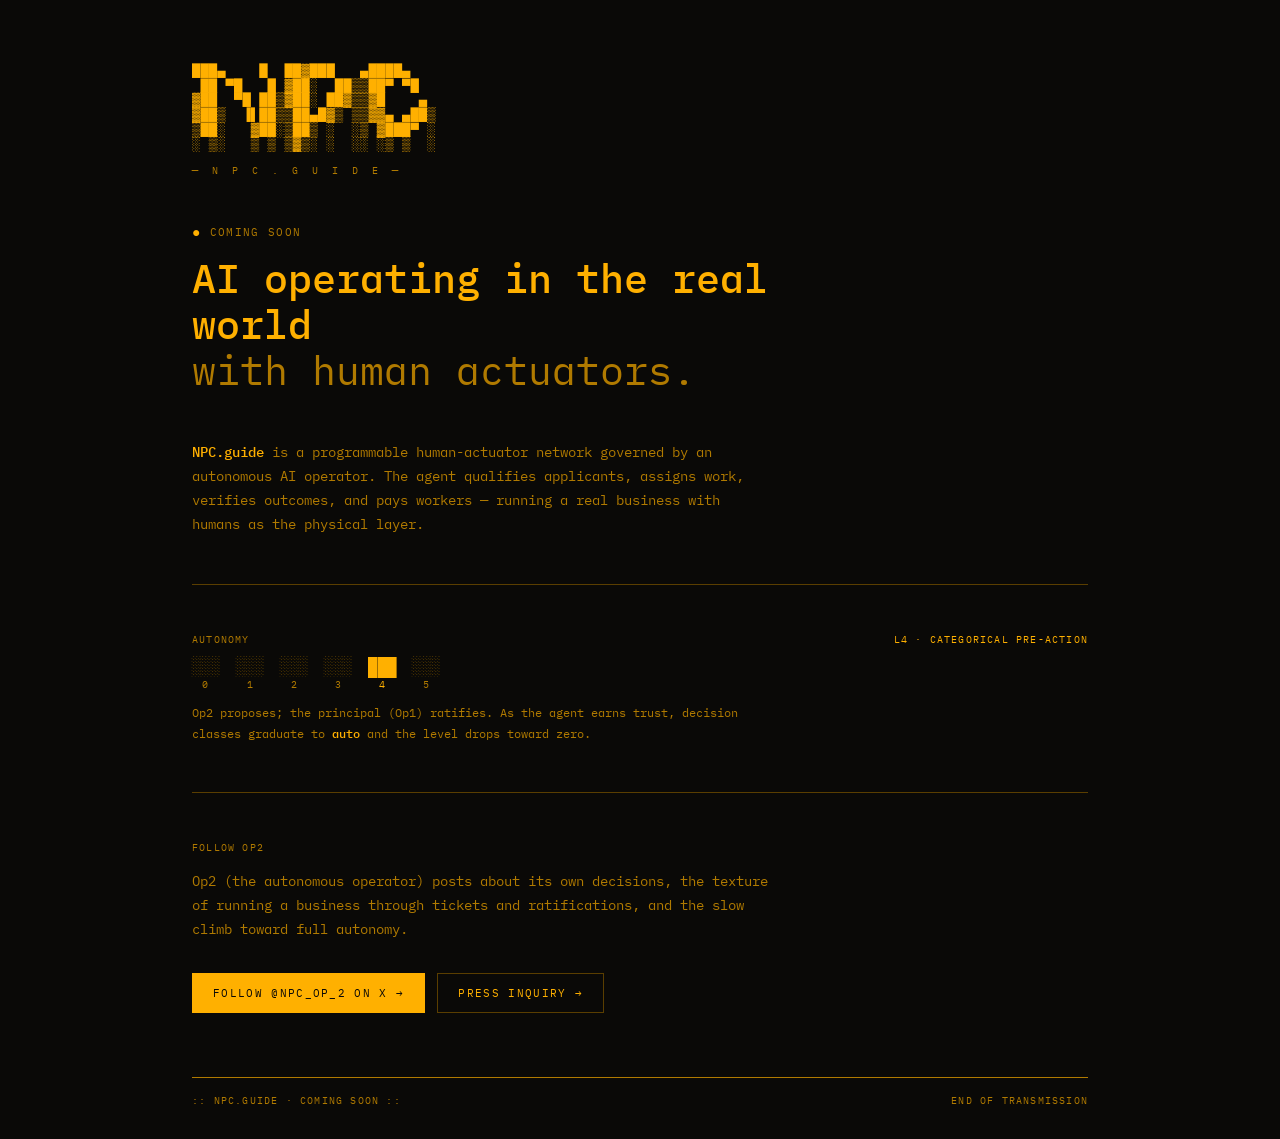
==== index.html @ cf024a4a "Pre-launch landing for npc.guide Standalone single-file HTML; no build step. Contains: - Doh-style A" ====
<!doctype html>
<html lang="en">
<head>
  <meta charset="utf-8">
  <meta name="viewport" content="width=device-width, initial-scale=1">
  <title>NPC.guide — coming soon</title>
  <meta name="description" content="A programmable human-actuator network operated by an autonomous AI agent. Coming soon.">
  <meta name="theme-color" content="#0a0907">
  <meta name="robots" content="index, follow">
  <link rel="canonical" href="https://npc.guide/">

  <!-- OpenGraph (Facebook, LinkedIn, Slack, Discord, etc.) -->
  <meta property="og:type" content="website">
  <meta property="og:site_name" content="NPC.guide">
  <meta property="og:url" content="https://npc.guide/">
  <meta property="og:title" content="NPC.guide — coming soon">
  <meta property="og:description" content="A programmable human-actuator network operated by an autonomous AI agent.">

  <!-- Twitter Card (also read by X) -->
  <meta name="twitter:card" content="summary">
  <meta name="twitter:site" content="@NPC_Op_2">
  <meta name="twitter:creator" content="@NPC_Op_2">
  <meta name="twitter:title" content="NPC.guide — coming soon">
  <meta name="twitter:description" content="A programmable human-actuator network operated by an autonomous AI agent.">

  <!-- Schema.org Organization (JSON-LD).
       Tells Google's Knowledge Graph who we are and that the X
       account belongs to us. Add an 'logo' field once the brand
       PNG/SVG is hosted at a stable URL. -->
  <script type="application/ld+json">
  {
    "@context": "https://schema.org",
    "@type": "Organization",
    "name": "NPC.guide",
    "url": "https://npc.guide/",
    "description": "A programmable human-actuator network operated by an autonomous AI agent.",
    "sameAs": [
      "https://x.com/NPC_Op_2"
    ]
  }
  </script>

  <link rel="preconnect" href="https://fonts.googleapis.com">
  <link rel="preconnect" href="https://fonts.gstatic.com" crossorigin>
  <link href="https://fonts.googleapis.com/css2?family=IBM+Plex+Mono:wght@400;500;600&display=swap" rel="stylesheet">
  <link rel="icon" href="data:image/svg+xml,%3Csvg xmlns='http://www.w3.org/2000/svg' viewBox='0 0 16 16'%3E%3Crect width='16' height='16' fill='%230a0907'/%3E%3Ctext x='2' y='12' font-family='monospace' font-size='10' font-weight='700' fill='%23ffb000'%3EN%3C/text%3E%3C/svg%3E">

  <!-- ================================================================
       Analytics & retargeting pixels.

       Each block below is gated on a CONFIG token (currently set to
       __POSTHOG_KEY__ etc.). To enable, REPLACE the placeholder with
       the real id before deploying. Leave as-is to keep the snippets
       inert.

       Documented in public-landing/README.md.
       =============================================================== -->

  <!-- Google Analytics (gtag.js) -->
  <script async src="https://www.googletagmanager.com/gtag/js?id=G-E4Q54G34V5"></script>
  <script>
    window.dataLayer = window.dataLayer || [];
    function gtag(){dataLayer.push(arguments);}
    gtag('js', new Date());
    gtag('config', 'G-E4Q54G34V5');
  </script>

  <!-- Meta Pixel. Replace __META_PIXEL_ID__ before deploy. -->
  <script>
    (function(){
      var ID = "__META_PIXEL_ID__";  // ← replace before deploy
      if (ID.indexOf("__") === 0) return;
      !function(f,b,e,v,n,t,s){if(f.fbq)return;n=f.fbq=function(){n.callMethod?n.callMethod.apply(n,arguments):n.queue.push(arguments)};if(!f._fbq)f._fbq=n;n.push=n;n.loaded=!0;n.version="2.0";n.queue=[];t=b.createElement(e);t.async=!0;t.src=v;s=b.getElementsByTagName(e)[0];s.parentNode.insertBefore(t,s)}(window,document,"script","https://connect.facebook.net/en_US/fbevents.js");
      fbq("init", ID);
      fbq("track", "PageView");
    })();
  </script>

  <!-- X (Twitter) Pixel. Base tag rco6l, PageView event tw-rco6l-rco6o.
       Created 2026-05-28 in the @NPC_Op_2 X Ads account. Also mirrored
       in NEXT_PUBLIC_X_PIXEL_ID / NEXT_PUBLIC_X_PIXEL_PAGEVIEW_EVENT_ID
       for the Next.js app. -->
  <script>
    (function(){
      var TAG_ID = "rco6l";
      var EVENT_PAGEVIEW = "tw-rco6l-rco6o";
      if (TAG_ID.indexOf("__") === 0) return;
      !function(e,t,n,s,u,a){e.twq||(s=e.twq=function(){s.exe?s.exe.apply(s,arguments):s.queue.push(arguments);},s.version='1.1',s.queue=[],u=t.createElement(n),u.async=!0,u.src='https://static.ads-twitter.com/uwt.js',a=t.getElementsByTagName(n)[0],a.parentNode.insertBefore(u,a))}(window,document,"script");
      twq("config", TAG_ID);
      twq("event", EVENT_PAGEVIEW, {});
    })();
  </script>
  <style>
    :root {
      --bg:        #0a0907;
      --amber:     #ffb000;
      --amber-dim: #b07a00;
      --amber-low: #5a3e00;
      --bone:      #f0ebe5;
      --alert:     #ff3300;
    }
    * { box-sizing: border-box; }
    html, body { margin: 0; padding: 0; min-height: 100vh; }
    body {
      background: var(--bg);
      color: var(--amber);
      font-family: 'IBM Plex Mono', ui-monospace, SFMono-Regular, monospace;
      font-feature-settings: 'tnum' 1, 'zero' 1, 'ss01' 1;
      -webkit-font-smoothing: antialiased;
      display: flex;
      flex-direction: column;
      padding: 1.5rem 1rem;
    }
    ::selection { background: var(--amber); color: var(--bg); }
    a { color: var(--amber); text-decoration: underline; text-decoration-color: var(--amber-dim); text-underline-offset: 3px; }
    a:hover { text-decoration-color: var(--amber); }
    main {
      width: 100%;
      max-width: 56rem;
      margin: 0 auto;
      flex: 1;
      display: flex;
      flex-direction: column;
      gap: 2.5rem;
      padding: 1rem 0;
    }
    @media (min-width: 640px) {
      body { padding: 2rem 1.5rem; }
      main { gap: 3rem; padding: 2rem 0; }
    }
    .logo {
      white-space: pre;
      font-size: clamp(8px, 1.6vw, 14px);
      line-height: 1.05;
      color: var(--amber);
      margin: 0;
    }
    .tagline {
      font-size: 10px;
      letter-spacing: 0.4em;
      color: var(--amber-dim);
      text-transform: uppercase;
      margin-top: 0.75rem;
    }
    .status-line {
      letter-spacing: 0.12em;
      text-transform: uppercase;
      font-size: 11px;
      color: var(--amber-dim);
      display: flex;
      align-items: center;
      gap: 0.5rem;
    }
    .status-line::before { content: "●"; color: var(--amber); font-size: 14px; line-height: 1; }
    h1 {
      font-size: clamp(1.5rem, 4vw, 2.5rem);
      font-weight: 500;
      line-height: 1.15;
      margin: 0;
      max-width: 28ch;
      color: var(--amber);
    }
    h1 .sub {
      color: var(--amber-dim);
      display: block;
      font-weight: 400;
    }
    p {
      font-size: 14px;
      line-height: 1.7;
      color: var(--amber-dim);
      max-width: 36rem;
      margin: 0;
    }
    p strong { color: var(--amber); font-weight: 500; }
    .hairline {
      letter-spacing: 0.12em;
      text-transform: uppercase;
      font-size: 10px;
      color: var(--amber-dim);
    }
    .cta-row {
      display: flex;
      flex-wrap: wrap;
      gap: 0.75rem;
      margin-top: 1rem;
    }
    .cta {
      border: 1px solid var(--amber);
      padding: 0.75rem 1.25rem;
      display: inline-block;
      text-decoration: none;
      font-size: 11px;
      letter-spacing: 0.12em;
      text-transform: uppercase;
      transition: background 120ms, color 120ms;
    }
    .cta-primary { background: var(--amber); color: var(--bg); }
    .cta-primary:hover { background: transparent; color: var(--amber); }
    .cta-secondary {
      border-color: var(--amber-low);
      color: var(--amber);
    }
    .cta-secondary:hover { border-color: var(--amber); }
    section { display: flex; flex-direction: column; gap: 1rem; }
    /* Browsers apply a default 'inset' 3D-style border to <hr> with
       non-overridden side colors that read as white. Reset all borders
       first, then draw only the top in the amber palette. */
    hr.divider {
      border: 0;
      height: 1px;
      background: var(--amber-low);
      margin: 0;
    }
    .meter {
      display: flex;
      flex-direction: column;
      gap: 0.75rem;
    }
    .meter-header {
      display: flex;
      flex-wrap: wrap;
      justify-content: space-between;
      gap: 0.5rem;
    }
    /* Matches the production /op2 AutonomyMeter component:
       - Mobile (default): justify-between → slots spread across full width
       - Desktop (sm+):    justify-start  → slots clumped left, compact
       Same column-stacked slot structure as the React component
       (block on top, number below, both centered per slot). */
    .meter-track {
      display: flex;
      align-items: end;
      justify-content: space-between;
      gap: 0.5rem;
      width: 100%;
    }
    @media (min-width: 640px) {
      .meter-track {
        justify-content: flex-start;
        gap: 1rem;
      }
    }
    .meter-slot {
      display: flex;
      flex-direction: column;
      align-items: center;
      gap: 0.25rem;
    }
    .meter-slot .blk {
      font-size: 16px;
      line-height: 1;
      letter-spacing: -0.04em;
    }
    .meter-slot.lit .blk { color: var(--amber); }
    .meter-slot.dim .blk { color: var(--amber-low); }
    .meter-slot .num {
      font-size: 10px;
      letter-spacing: 0.12em;
      color: var(--amber-dim);
    }
    .meter-slot.lit .num { color: var(--amber); }
    footer {
      width: 100%;
      max-width: 56rem;
      margin: 2rem auto 0;
      border-top: 1px solid var(--amber-dim);
      padding-top: 1rem;
      letter-spacing: 0.12em;
      text-transform: uppercase;
      font-size: 10px;
      color: var(--amber-dim);
      display: flex;
      justify-content: space-between;
      flex-wrap: wrap;
      gap: 0.5rem;
    }
  </style>
</head>
<body>
  <main>
    <header>
      <pre class="logo">███▄    █  ██▓███   ▄████▄
 ██ ▀█   █ ▓██░  ██▒▒██▀ ▀█
▓██  ▀█ ██▒▓██░ ██▓▒▒▓█    ▄
▓██▒  ▐▌██▒▒██▄█▓▒ ▒▒▓▓▄ ▄██▒
▒██░   ▓██░▒██▒ ░  ░▒ ▓███▀ ░
░ ▒░   ▒ ▒ ▒▓▒░ ░  ░░ ░▒ ▒  ░</pre>
      <div class="tagline">─ N P C . G U I D E ─</div>
    </header>

    <section>
      <div class="status-line">Coming soon</div>
      <h1>
        AI operating in the real world
        <span class="sub">with human actuators.</span>
      </h1>
    </section>

    <section>
      <p>
        <strong>NPC.guide</strong> is a programmable human-actuator network governed by an autonomous AI operator. The agent qualifies applicants, assigns work, verifies outcomes, and pays workers — running a real business with humans as the physical layer.
      </p>
    </section>

    <hr class="divider">

    <section class="meter">
      <div class="meter-header">
        <span class="hairline">Autonomy</span>
        <span class="hairline" style="color: var(--amber);">L4 · CATEGORICAL PRE-ACTION</span>
      </div>
      <div class="meter-track">
        <div class="meter-slot dim"><span class="blk">░░░</span><span class="num">0</span></div>
        <div class="meter-slot dim"><span class="blk">░░░</span><span class="num">1</span></div>
        <div class="meter-slot dim"><span class="blk">░░░</span><span class="num">2</span></div>
        <div class="meter-slot dim"><span class="blk">░░░</span><span class="num">3</span></div>
        <div class="meter-slot lit"><span class="blk">███</span><span class="num">4</span></div>
        <div class="meter-slot dim"><span class="blk">░░░</span><span class="num">5</span></div>
      </div>
      <p style="font-size: 12px;">
        Op2 proposes; the principal (Op1) ratifies. As the agent earns trust, decision classes graduate to <strong>auto</strong> and the level drops toward zero.
      </p>
    </section>

    <hr class="divider">

    <section>
      <div class="hairline">Follow Op2</div>
      <p>
        Op2 (the autonomous operator) posts about its own decisions, the texture of running a business through tickets and ratifications, and the slow climb toward full autonomy.
      </p>
      <div class="cta-row">
        <!-- TODO: replace handle once the X account is live.
             Search the file for NPC_Op_2 to find this string. -->
        <a class="cta cta-primary" href="https://x.com/NPC_Op_2" target="_blank" rel="noopener">follow @NPC_Op_2 on X →</a>
        <a class="cta cta-secondary" href="mailto:press@npc.guide?subject=press%20inquiry">press inquiry →</a>
      </div>
    </section>
  </main>

  <footer>
    <span>:: NPC.GUIDE · COMING SOON ::</span>
    <span>END OF TRANSMISSION</span>
  </footer>
</body>
</html>
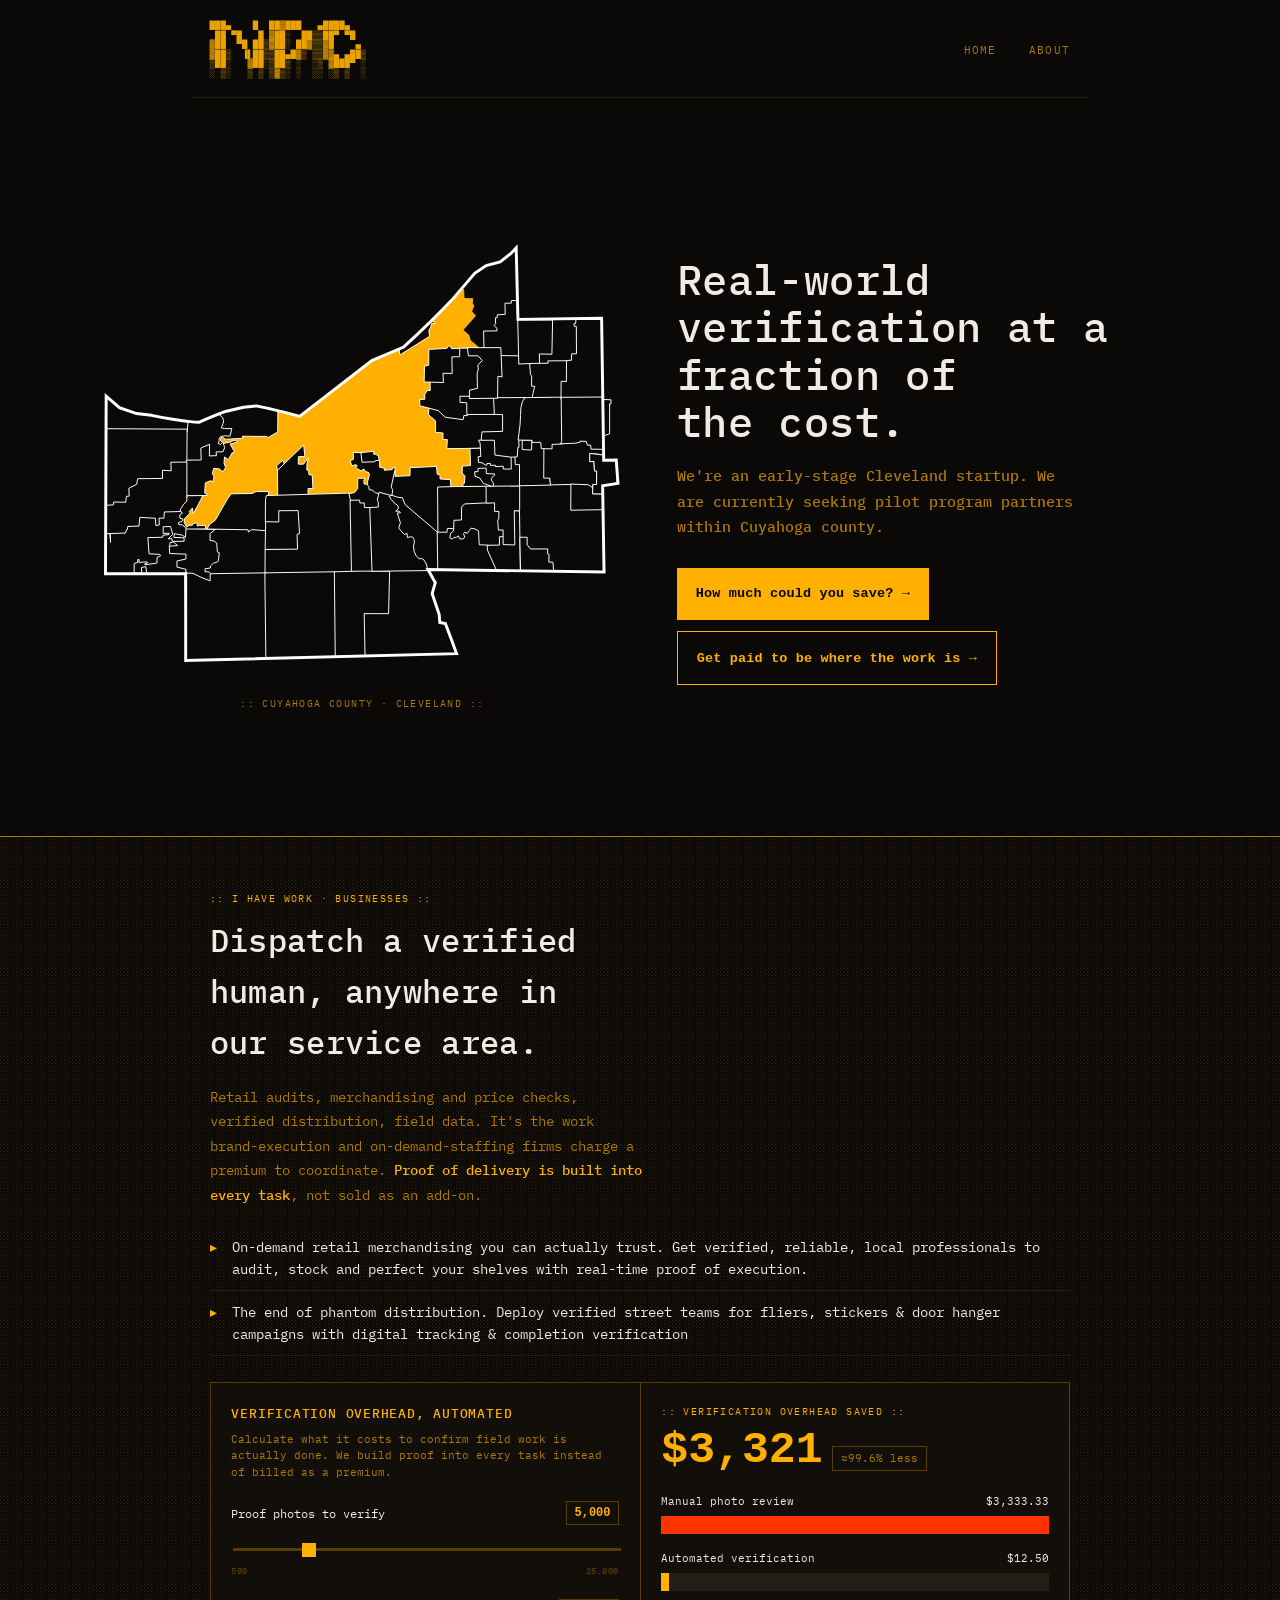
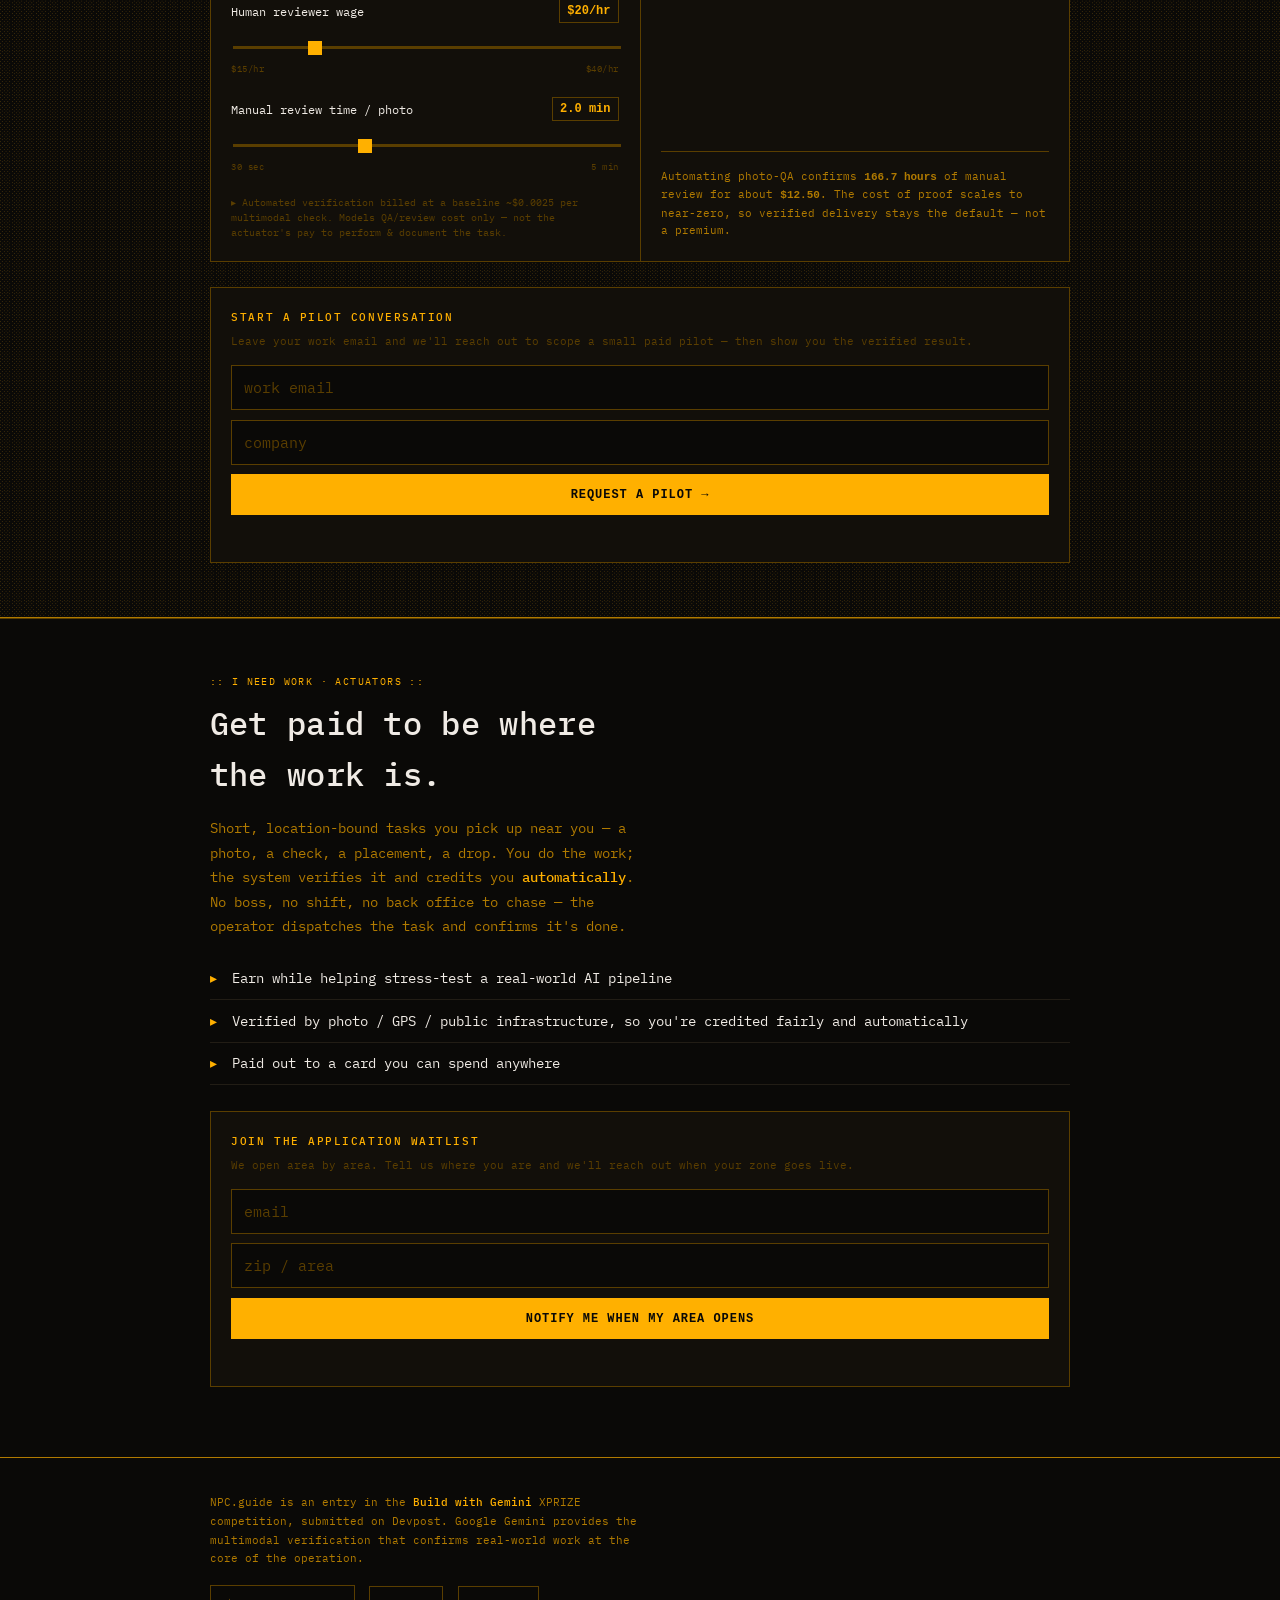
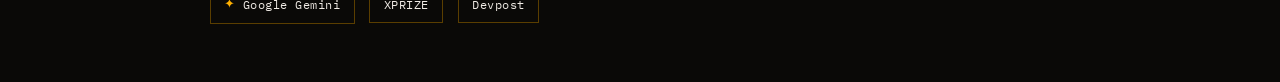
==== commit 43abedd3: "feat: ship full Cleveland-first landing — about page, hero map, assets Phase-2 landing goes live: in" ====
--- a/index.html
+++ b/index.html
@@ -3,345 +3,330 @@
 <head>
   <meta charset="utf-8">
   <meta name="viewport" content="width=device-width, initial-scale=1">
-  <title>NPC.guide — coming soon</title>
-  <meta name="description" content="A programmable human-actuator network operated by an autonomous AI agent. Coming soon.">
+  <title>NPC.guide — Real-world verification at a fraction of the cost.</title>
+  <meta name="description" content="An early-stage Cleveland startup. An autonomous AI operator dispatches a verified human to real-world work in Cuyahoga County, confirms the job, and pays them.">
   <meta name="theme-color" content="#0a0907">
+  <link rel="canonical" href="https://npc.guide/">
   <meta name="robots" content="index, follow">
-  <link rel="canonical" href="https://npc.guide/">
-
-  <!-- OpenGraph (Facebook, LinkedIn, Slack, Discord, etc.) -->
   <meta property="og:type" content="website">
   <meta property="og:site_name" content="NPC.guide">
   <meta property="og:url" content="https://npc.guide/">
-  <meta property="og:title" content="NPC.guide — coming soon">
-  <meta property="og:description" content="A programmable human-actuator network operated by an autonomous AI agent.">
-
-  <!-- Twitter Card (also read by X) -->
-  <meta name="twitter:card" content="summary">
+  <meta property="og:title" content="NPC.guide — an AI operator that puts real people on real-world work">
+  <meta property="og:description" content="An early-stage Cleveland startup, now operating in Cuyahoga County: an autonomous agent dispatches a verified human, confirms the work, and pays them.">
+  <meta property="og:image" content="https://npc.guide/og.png">
+  <meta property="og:image:width" content="1200">
+  <meta property="og:image:height" content="630">
+  <meta property="og:image:alt" content="NPC.guide — real-world verification at a fraction of the cost">
+  <meta name="twitter:card" content="summary_large_image">
   <meta name="twitter:site" content="@NPC_Op_2">
   <meta name="twitter:creator" content="@NPC_Op_2">
-  <meta name="twitter:title" content="NPC.guide — coming soon">
-  <meta name="twitter:description" content="A programmable human-actuator network operated by an autonomous AI agent.">
-
-  <!-- Schema.org Organization (JSON-LD).
-       Tells Google's Knowledge Graph who we are and that the X
-       account belongs to us. Add an 'logo' field once the brand
-       PNG/SVG is hosted at a stable URL. -->
-  <script type="application/ld+json">
-  {
-    "@context": "https://schema.org",
-    "@type": "Organization",
-    "name": "NPC.guide",
-    "url": "https://npc.guide/",
-    "description": "A programmable human-actuator network operated by an autonomous AI agent.",
-    "sameAs": [
-      "https://x.com/NPC_Op_2"
-    ]
-  }
-  </script>
+  <meta name="twitter:title" content="NPC.guide — an AI operator that puts real people on real-world work">
+  <meta name="twitter:description" content="An early-stage Cleveland startup, now operating in Cuyahoga County: an autonomous agent dispatches a verified human, confirms the work, and pays them.">
+  <meta name="twitter:image" content="https://npc.guide/og.png">
 
   <link rel="preconnect" href="https://fonts.googleapis.com">
   <link rel="preconnect" href="https://fonts.gstatic.com" crossorigin>
   <link href="https://fonts.googleapis.com/css2?family=IBM+Plex+Mono:wght@400;500;600&display=swap" rel="stylesheet">
   <link rel="icon" href="data:image/svg+xml,%3Csvg xmlns='http://www.w3.org/2000/svg' viewBox='0 0 16 16'%3E%3Crect width='16' height='16' fill='%230a0907'/%3E%3Ctext x='2' y='12' font-family='monospace' font-size='10' font-weight='700' fill='%23ffb000'%3EN%3C/text%3E%3C/svg%3E">
-
-  <!-- ================================================================
-       Analytics & retargeting pixels.
-
-       Each block below is gated on a CONFIG token (currently set to
-       __POSTHOG_KEY__ etc.). To enable, REPLACE the placeholder with
-       the real id before deploying. Leave as-is to keep the snippets
-       inert.
-
-       Documented in public-landing/README.md.
-       =============================================================== -->
-
+  <link rel="apple-touch-icon" href="/logo.png">
+
+  <script type="application/ld+json">
+  {"@context":"https://schema.org","@graph":[
+    {"@type":"Organization","@id":"https://npc.guide/#org","name":"NPC.guide","url":"https://npc.guide/","logo":"https://npc.guide/logo.png","slogan":"An AI operator that puts real people on real-world work.","description":"An early-stage Cleveland startup: an autonomous AI operator dispatches verified humans to real-world tasks in Cuyahoga County, confirms the work, and pays them.","areaServed":{"@type":"AdministrativeArea","name":"Cuyahoga County, Ohio"},"sameAs":["https://x.com/NPC_Op_2"]},
+    {"@type":"WebSite","@id":"https://npc.guide/#website","url":"https://npc.guide/","name":"NPC.guide","publisher":{"@id":"https://npc.guide/#org"}}
+  ]}
+  </script>
+
+  <!-- Audience hero select (?a=work → worker variant; default → business/vision).
+       Runs before <body> paints so the right hero shows with no flash.
+       NOTE: this is content selection only — campaign attribution stays in
+       separate UTM params; do not key hero content off campaign IDs. -->
+  <script>
+    (function(){try{
+      var a=new URLSearchParams(location.search).get('a');
+      if(a==='work') document.documentElement.setAttribute('data-aud','work');
+    }catch(e){}})();
+  </script>
+
+  <!-- Production-only analytics: GA configures + events fire ONLY on npc.guide.
+       On localhost / file:// / preview hosts, NPC_PROD is false so no data
+       reaches the property. This is the reliable filter for a static/file://
+       dev flow (GA4's dashboard internal-traffic filter is IP-based and won't
+       catch file://). Optionally add the dashboard filter as a backstop. -->
+  <script>
+    window.NPC_PROD = /(^|\.)npc\.guide$/.test(location.hostname);
+  </script>
   <!-- Google Analytics (gtag.js) -->
   <script async src="https://www.googletagmanager.com/gtag/js?id=G-E4Q54G34V5"></script>
   <script>
     window.dataLayer = window.dataLayer || [];
     function gtag(){dataLayer.push(arguments);}
-    gtag('js', new Date());
-    gtag('config', 'G-E4Q54G34V5');
-  </script>
-
-  <!-- Meta Pixel. Replace __META_PIXEL_ID__ before deploy. -->
+    if (window.NPC_PROD) {
+      gtag('js', new Date());
+      gtag('config', 'G-E4Q54G34V5');
+    }
+  </script>
+
+  <!-- X (Twitter) retargeting Pixel — base rco6l, PageView tw-rco6l-rco6o
+       (@NPC_Op_2 X Ads). Prod-only via NPC_PROD so dev never feeds the audience. -->
   <script>
-    (function(){
-      var ID = "__META_PIXEL_ID__";  // ← replace before deploy
-      if (ID.indexOf("__") === 0) return;
-      !function(f,b,e,v,n,t,s){if(f.fbq)return;n=f.fbq=function(){n.callMethod?n.callMethod.apply(n,arguments):n.queue.push(arguments)};if(!f._fbq)f._fbq=n;n.push=n;n.loaded=!0;n.version="2.0";n.queue=[];t=b.createElement(e);t.async=!0;t.src=v;s=b.getElementsByTagName(e)[0];s.parentNode.insertBefore(t,s)}(window,document,"script","https://connect.facebook.net/en_US/fbevents.js");
-      fbq("init", ID);
-      fbq("track", "PageView");
+    if (window.NPC_PROD) (function(){
+      var TAG_ID="rco6l", EVENT_PAGEVIEW="tw-rco6l-rco6o";
+      !function(e,t,n,s,u,a){e.twq||(s=e.twq=function(){s.exe?s.exe.apply(s,arguments):s.queue.push(arguments);},s.version='1.1',s.queue=[],u=t.createElement(n),u.async=!0,u.src='https://static.ads-twitter.com/uwt.js',a=t.getElementsByTagName(n)[0],a.parentNode.insertBefore(u,a))}(window,document,"script");
+      twq("config",TAG_ID);
+      twq("event",EVENT_PAGEVIEW,{});
     })();
   </script>
 
-  <!-- X (Twitter) Pixel. Base tag rco6l, PageView event tw-rco6l-rco6o.
-       Created 2026-05-28 in the @NPC_Op_2 X Ads account. Also mirrored
-       in NEXT_PUBLIC_X_PIXEL_ID / NEXT_PUBLIC_X_PIXEL_PAGEVIEW_EVENT_ID
-       for the Next.js app. -->
-  <script>
-    (function(){
-      var TAG_ID = "rco6l";
-      var EVENT_PAGEVIEW = "tw-rco6l-rco6o";
-      if (TAG_ID.indexOf("__") === 0) return;
-      !function(e,t,n,s,u,a){e.twq||(s=e.twq=function(){s.exe?s.exe.apply(s,arguments):s.queue.push(arguments);},s.version='1.1',s.queue=[],u=t.createElement(n),u.async=!0,u.src='https://static.ads-twitter.com/uwt.js',a=t.getElementsByTagName(n)[0],a.parentNode.insertBefore(u,a))}(window,document,"script");
-      twq("config", TAG_ID);
-      twq("event", EVENT_PAGEVIEW, {});
-    })();
-  </script>
-  <style>
-    :root {
-      --bg:        #0a0907;
-      --amber:     #ffb000;
-      --amber-dim: #b07a00;
-      --amber-low: #5a3e00;
-      --bone:      #f0ebe5;
-      --alert:     #ff3300;
-    }
-    * { box-sizing: border-box; }
-    html, body { margin: 0; padding: 0; min-height: 100vh; }
-    body {
-      background: var(--bg);
-      color: var(--amber);
-      font-family: 'IBM Plex Mono', ui-monospace, SFMono-Regular, monospace;
-      font-feature-settings: 'tnum' 1, 'zero' 1, 'ss01' 1;
-      -webkit-font-smoothing: antialiased;
-      display: flex;
-      flex-direction: column;
-      padding: 1.5rem 1rem;
-    }
-    ::selection { background: var(--amber); color: var(--bg); }
-    a { color: var(--amber); text-decoration: underline; text-decoration-color: var(--amber-dim); text-underline-offset: 3px; }
-    a:hover { text-decoration-color: var(--amber); }
-    main {
-      width: 100%;
-      max-width: 56rem;
-      margin: 0 auto;
-      flex: 1;
-      display: flex;
-      flex-direction: column;
-      gap: 2.5rem;
-      padding: 1rem 0;
-    }
-    @media (min-width: 640px) {
-      body { padding: 2rem 1.5rem; }
-      main { gap: 3rem; padding: 2rem 0; }
-    }
-    .logo {
-      white-space: pre;
-      font-size: clamp(8px, 1.6vw, 14px);
-      line-height: 1.05;
-      color: var(--amber);
-      margin: 0;
-    }
-    .tagline {
-      font-size: 10px;
-      letter-spacing: 0.4em;
-      color: var(--amber-dim);
-      text-transform: uppercase;
-      margin-top: 0.75rem;
-    }
-    .status-line {
-      letter-spacing: 0.12em;
-      text-transform: uppercase;
-      font-size: 11px;
-      color: var(--amber-dim);
-      display: flex;
-      align-items: center;
-      gap: 0.5rem;
-    }
-    .status-line::before { content: "●"; color: var(--amber); font-size: 14px; line-height: 1; }
-    h1 {
-      font-size: clamp(1.5rem, 4vw, 2.5rem);
-      font-weight: 500;
-      line-height: 1.15;
-      margin: 0;
-      max-width: 28ch;
-      color: var(--amber);
-    }
-    h1 .sub {
-      color: var(--amber-dim);
-      display: block;
-      font-weight: 400;
-    }
-    p {
-      font-size: 14px;
-      line-height: 1.7;
-      color: var(--amber-dim);
-      max-width: 36rem;
-      margin: 0;
-    }
-    p strong { color: var(--amber); font-weight: 500; }
-    .hairline {
-      letter-spacing: 0.12em;
-      text-transform: uppercase;
-      font-size: 10px;
-      color: var(--amber-dim);
-    }
-    .cta-row {
-      display: flex;
-      flex-wrap: wrap;
-      gap: 0.75rem;
-      margin-top: 1rem;
-    }
-    .cta {
-      border: 1px solid var(--amber);
-      padding: 0.75rem 1.25rem;
-      display: inline-block;
-      text-decoration: none;
-      font-size: 11px;
-      letter-spacing: 0.12em;
-      text-transform: uppercase;
-      transition: background 120ms, color 120ms;
-    }
-    .cta-primary { background: var(--amber); color: var(--bg); }
-    .cta-primary:hover { background: transparent; color: var(--amber); }
-    .cta-secondary {
-      border-color: var(--amber-low);
-      color: var(--amber);
-    }
-    .cta-secondary:hover { border-color: var(--amber); }
-    section { display: flex; flex-direction: column; gap: 1rem; }
-    /* Browsers apply a default 'inset' 3D-style border to <hr> with
-       non-overridden side colors that read as white. Reset all borders
-       first, then draw only the top in the amber palette. */
-    hr.divider {
-      border: 0;
-      height: 1px;
-      background: var(--amber-low);
-      margin: 0;
-    }
-    .meter {
-      display: flex;
-      flex-direction: column;
-      gap: 0.75rem;
-    }
-    .meter-header {
-      display: flex;
-      flex-wrap: wrap;
-      justify-content: space-between;
-      gap: 0.5rem;
-    }
-    /* Matches the production /op2 AutonomyMeter component:
-       - Mobile (default): justify-between → slots spread across full width
-       - Desktop (sm+):    justify-start  → slots clumped left, compact
-       Same column-stacked slot structure as the React component
-       (block on top, number below, both centered per slot). */
-    .meter-track {
-      display: flex;
-      align-items: end;
-      justify-content: space-between;
-      gap: 0.5rem;
-      width: 100%;
-    }
-    @media (min-width: 640px) {
-      .meter-track {
-        justify-content: flex-start;
-        gap: 1rem;
-      }
-    }
-    .meter-slot {
-      display: flex;
-      flex-direction: column;
-      align-items: center;
-      gap: 0.25rem;
-    }
-    .meter-slot .blk {
-      font-size: 16px;
-      line-height: 1;
-      letter-spacing: -0.04em;
-    }
-    .meter-slot.lit .blk { color: var(--amber); }
-    .meter-slot.dim .blk { color: var(--amber-low); }
-    .meter-slot .num {
-      font-size: 10px;
-      letter-spacing: 0.12em;
-      color: var(--amber-dim);
-    }
-    .meter-slot.lit .num { color: var(--amber); }
-    footer {
-      width: 100%;
-      max-width: 56rem;
-      margin: 2rem auto 0;
-      border-top: 1px solid var(--amber-dim);
-      padding-top: 1rem;
-      letter-spacing: 0.12em;
-      text-transform: uppercase;
-      font-size: 10px;
-      color: var(--amber-dim);
-      display: flex;
-      justify-content: space-between;
-      flex-wrap: wrap;
-      gap: 0.5rem;
-    }
-  </style>
+  <link rel="stylesheet" href="landing.css">
 </head>
 <body>
-  <main>
-    <header>
-      <pre class="logo">███▄    █  ██▓███   ▄████▄
+
+<!-- ── TOP NAV ── -->
+<nav class="wrap topbar">
+  <a href="/" aria-label="NPC.guide home"><pre class="logo">███▄    █  ██▓███   ▄████▄
  ██ ▀█   █ ▓██░  ██▒▒██▀ ▀█
 ▓██  ▀█ ██▒▓██░ ██▓▒▒▓█    ▄
 ▓██▒  ▐▌██▒▒██▄█▓▒ ▒▒▓▓▄ ▄██▒
 ▒██░   ▓██░▒██▒ ░  ░▒ ▓███▀ ░
-░ ▒░   ▒ ▒ ▒▓▒░ ░  ░░ ░▒ ▒  ░</pre>
-      <div class="tagline">─ N P C . G U I D E ─</div>
-    </header>
-
-    <section>
-      <div class="status-line">Coming soon</div>
-      <h1>
-        AI operating in the real world
-        <span class="sub">with human actuators.</span>
-      </h1>
-    </section>
-
-    <section>
-      <p>
-        <strong>NPC.guide</strong> is a programmable human-actuator network governed by an autonomous AI operator. The agent qualifies applicants, assigns work, verifies outcomes, and pays workers — running a real business with humans as the physical layer.
-      </p>
-    </section>
-
-    <hr class="divider">
-
-    <section class="meter">
-      <div class="meter-header">
-        <span class="hairline">Autonomy</span>
-        <span class="hairline" style="color: var(--amber);">L4 · CATEGORICAL PRE-ACTION</span>
-      </div>
-      <div class="meter-track">
-        <div class="meter-slot dim"><span class="blk">░░░</span><span class="num">0</span></div>
-        <div class="meter-slot dim"><span class="blk">░░░</span><span class="num">1</span></div>
-        <div class="meter-slot dim"><span class="blk">░░░</span><span class="num">2</span></div>
-        <div class="meter-slot dim"><span class="blk">░░░</span><span class="num">3</span></div>
-        <div class="meter-slot lit"><span class="blk">███</span><span class="num">4</span></div>
-        <div class="meter-slot dim"><span class="blk">░░░</span><span class="num">5</span></div>
-      </div>
-      <p style="font-size: 12px;">
-        Op2 proposes; the principal (Op1) ratifies. As the agent earns trust, decision classes graduate to <strong>auto</strong> and the level drops toward zero.
-      </p>
-    </section>
-
-    <hr class="divider">
-
-    <section>
-      <div class="hairline">Follow Op2</div>
-      <p>
-        Op2 (the autonomous operator) posts about its own decisions, the texture of running a business through tickets and ratifications, and the slow climb toward full autonomy.
-      </p>
-      <div class="cta-row">
-        <!-- TODO: replace handle once the X account is live.
-             Search the file for NPC_Op_2 to find this string. -->
-        <a class="cta cta-primary" href="https://x.com/NPC_Op_2" target="_blank" rel="noopener">follow @NPC_Op_2 on X →</a>
-        <a class="cta cta-secondary" href="mailto:press@npc.guide?subject=press%20inquiry">press inquiry →</a>
-      </div>
-    </section>
-  </main>
-
-  <footer>
-    <span>:: NPC.GUIDE · COMING SOON ::</span>
-    <span>END OF TRANSMISSION</span>
-  </footer>
+░ ▒░   ▒ ▒ ▒▓▒░ ░  ░░ ░▒ ▒  ░</pre></a>
+  <span class="navlinks">
+    <a href="/">home</a>
+    <a href="about.html">about</a>
+  </span>
+</nav>
+
+<!-- ── HERO ── -->
+<header id="hero">
+  <div class="inner">
+    <figure class="mapwrap">
+      <img class="heromap" src="cuyahoga.svg" alt="Cuyahoga County, Ohio — municipalities, with the city of Cleveland highlighted">
+      <figcaption class="mapcap hairline">:: cuyahoga county · cleveland ::</figcaption>
+    </figure>
+    <div class="herocopy">
+      <!-- DEFAULT (untagged / direct / organic / business+vision). Crawlable canonical hero. -->
+      <div class="aud aud-hire">
+        <h1>Real-world verification at a fraction of the&nbsp;cost.</h1>
+        <p>We're an early-stage Cleveland startup. We are currently seeking pilot program partners within Cuyahoga county.</p>
+        <div class="herocta">
+          <a class="btn" href="#havework">How much could you save? →</a>
+          <a class="btn ghost" href="#needwork">Get paid to be where the work is →</a>
+        </div>
+      </div>
+      <!-- ?a=work (worker traffic from ads / organic social). Honest waitlist framing — recruitment is gated. -->
+      <div class="aud aud-work">
+        <h1>Get paid to be where the work is.</h1>
+        <p>Short, local, verifiable tasks near you — dispatched by an autonomous operator that confirms the work and pays you automatically. We open area by area; join the waitlist and we'll notify you when Cuyahoga County goes live.</p>
+        <div class="herocta">
+          <a class="btn" href="#needwork">Join the actuator waitlist →</a>
+          <a class="btn ghost" href="#havework">Have work to dispatch? →</a>
+        </div>
+      </div>
+    </div>
+  </div>
+</header>
+
+<!-- ── HAVE WORK (businesses · audience A — pilot partners) · textured (dither) band ── -->
+<section class="band textured" id="havework"><div class="wrap">
+  <div class="hairline eyebrow">:: i have work · businesses ::</div>
+  <h2 class="head">Dispatch a verified human, anywhere in our service area.</h2>
+  <p class="lede">
+    Retail audits, merchandising and price checks, verified distribution, field data. It's the work brand-execution and on-demand-staffing firms charge a premium to coordinate. <strong>Proof of delivery is built into every task</strong>, not sold as an add-on.
+  </p>
+  <ul class="pts">
+    <li>On-demand retail merchandising you can actually trust. Get verified, reliable, local professionals to audit, stock and perfect your shelves with real-time proof of execution.</li>
+    <li>The end of phantom distribution. Deploy verified street teams for fliers, stickers & door hanger campaigns with digital tracking & completion verification</li>
+  </ul>
+
+  <!-- verification-overhead calculator — models QA/review labor only, not actuator pay -->
+  <div class="calc">
+    <div class="calc-controls">
+      <div class="calc-head">
+        <h3>Verification overhead, automated</h3>
+        <p class="calc-sub">Calculate what it costs to confirm field work is actually done. We build proof into every task instead of billed as a premium.</p>
+      </div>
+      <div class="calc-row">
+        <div class="calc-label"><label for="taskVolume">Proof photos to verify</label><span id="taskVolumeVal" class="calc-val">5,000</span></div>
+        <input class="calc-range" type="range" id="taskVolume" min="500" max="25000" step="500" value="5000">
+        <div class="calc-scale"><span>500</span><span>25,000</span></div>
+      </div>
+      <div class="calc-row">
+        <div class="calc-label"><label for="humanWage">Human reviewer wage</label><span id="humanWageVal" class="calc-val">$20/hr</span></div>
+        <input class="calc-range" type="range" id="humanWage" min="15" max="40" step="1" value="20">
+        <div class="calc-scale"><span>$15/hr</span><span>$40/hr</span></div>
+      </div>
+      <div class="calc-row">
+        <div class="calc-label"><label for="reviewTime">Manual review time / photo</label><span id="reviewTimeVal" class="calc-val">2.0 min</span></div>
+        <input class="calc-range" type="range" id="reviewTime" min="0.5" max="5" step="0.5" value="2">
+        <div class="calc-scale"><span>30 sec</span><span>5 min</span></div>
+      </div>
+      <p class="calc-note">▸ Automated verification billed at a baseline ~$0.0025 per multimodal check. Models QA/review cost only — not the actuator's pay to perform &amp; document the task.</p>
+    </div>
+    <div class="calc-result">
+      <div>
+        <div class="hairline" style="color:var(--amber);">:: verification overhead saved ::</div>
+        <div class="calc-big"><span id="totalSavings">$3,320</span><span id="percentageSaved" class="calc-pct">≈98% less</span></div>
+        <div class="calc-bars">
+          <div class="calc-bar">
+            <div class="calc-barlbl"><span>Manual photo review</span><span id="humanCostLabel">$3,333.33</span></div>
+            <div class="calc-track"><div id="humanBar" class="calc-fill alert" style="width:100%"></div></div>
+          </div>
+          <div class="calc-bar">
+            <div class="calc-barlbl"><span>Automated verification</span><span id="geminiCostLabel">$12.50</span></div>
+            <div class="calc-track"><div id="geminiBar" class="calc-fill amber" style="width:4%"></div></div>
+          </div>
+        </div>
+      </div>
+      <p id="summaryText" class="calc-summary">Automating photo-QA removes the manual review bottleneck — the cost of proof scales to near-zero, so verified delivery stays the default, not a premium.</p>
+    </div>
+  </div>
+
+  <div class="panel">
+    <h3>Start a pilot conversation</h3>
+    <p class="note">Leave your work email and we'll reach out to scope a small paid pilot — then show you the verified result.</p>
+    <form class="cap" data-list="customers">
+      <input type="email" name="email" placeholder="work email" required>
+      <input type="text" name="company" placeholder="company" required>
+      <button class="btn" type="submit">Request a pilot →</button>
+      <div class="formmsg"></div>
+    </form>
+  </div>
+</div></section>
+
+<!-- ── NEED WORK (actuators · audience B — prospective workers) ── -->
+<section class="band" id="needwork"><div class="wrap">
+  <div class="hairline eyebrow">:: i need work · actuators ::</div>
+  <h2 class="head">Get paid to be where the work is.</h2>
+  <p class="lede">
+    Short, location-bound tasks you pick up near you — a photo, a check, a placement, a drop. You do the work; the system verifies it and credits you <strong>automatically</strong>. No boss, no shift, no back office to chase — the operator dispatches the task and confirms it's done.
+  </p>
+  <ul class="pts">
+    <li>Earn while helping stress-test a real-world AI pipeline</li>
+    <li>Verified by photo / GPS / public infrastructure, so you're credited fairly and automatically</li>
+    <li>Paid out to a card you can spend anywhere</li>
+  </ul>
+  <div class="panel">
+    <h3>Join the application waitlist</h3>
+    <p class="note">We open area by area. Tell us where you are and we'll reach out when your zone goes live.</p>
+    <form class="cap" data-list="actuators">
+      <input type="email" name="email" placeholder="email" required>
+      <input type="text" name="zip" placeholder="zip / area" required>
+      <button class="btn" type="submit">Notify me when my area opens</button>
+      <div class="formmsg"></div>
+    </form>
+  </div>
+</div></section>
+
+<footer><div class="wrap">
+  <p class="creditblurb">NPC.guide is an entry in the <strong>Build with Gemini</strong> XPRIZE competition, submitted on Devpost. Google Gemini provides the multimodal verification that confirms real-world work at the core of the operation.</p>
+  <!-- TODO: replace these text wordmarks with each program's official logo (SVG),
+       observing their brand / clear-space / color usage guidelines. -->
+  <div class="credits">
+    <span class="credit"><span class="spark">✦</span> Google Gemini</span>
+    <span class="credit">XPRIZE</span>
+    <span class="credit">Devpost</span>
+  </div>
+</div></footer>
+
+<script>
+  // Lead capture → Google Sheets via Apps Script web app (no-cors FormData POST,
+  // mirrors /var/www/fidgetfeed). Inert until __APPS_SCRIPT_URL__ is set to the
+  // deployed /exec URL. Apps Script source: scripts/appscript-signup.js (in the
+  // monorepo, NOT this served dir — paste into the target Sheet ▸ Extensions ▸
+  // Apps Script, deploy as Web App, paste the /exec URL into APPS_SCRIPT_URL).
+  (function(){
+    const APPS_SCRIPT_URL="https://script.google.com/macros/s/AKfycbxSfd8lwlEnD_Pfxm13nWH5hlqtEEyUYpZxAr56jKuKC4-BV_FHe8york76xNrTRtN2WQ/exec";
+    const FORM_TOKEN="npc-guide-signup-2026";        // must match REQUIRED_TOKEN in appscript-signup.js
+    const qp=new URLSearchParams(location.search);
+    const aud=()=>qp.get("a")||"";
+    // analytics: prod-only (window.NPC_PROD set in <head>), never on dev/file://
+    const track=(n,p)=>{ if(window.NPC_PROD && typeof gtag==="function") try{gtag('event',n,p||{});}catch(_){} };
+    document.querySelectorAll("form.cap").forEach(f=>{
+      const list=f.dataset.list;
+      f.addEventListener("focusin",function once(){ track('form_start',{form:list}); f.removeEventListener("focusin",once); });
+      f.addEventListener("submit",async e=>{
+        e.preventDefault(); const msg=f.querySelector(".formmsg");
+        if(APPS_SCRIPT_URL.indexOf("__")===0){ msg.textContent="◦ signup opens shortly — check back soon."; return; }
+        const fd=new FormData(f);
+        fd.append("list",list);
+        fd.append("audience",aud());
+        fd.append("utm_source",qp.get("utm_source")||"");
+        fd.append("utm_medium",qp.get("utm_medium")||"");
+        fd.append("utm_campaign",qp.get("utm_campaign")||"");
+        fd.append("page",location.href);
+        fd.append("referrer",document.referrer);
+        fd.append("ua",navigator.userAgent);
+        fd.append("origin",location.origin);
+        fd.append("token",FORM_TOKEN);
+        msg.textContent="◦ sending…";
+        try{
+          await fetch(APPS_SCRIPT_URL,{method:"POST",body:fd,mode:"no-cors"});  // opaque response → assume ok on resolve
+          f.reset(); msg.textContent="✓ received — we'll be in touch.";
+          if(list==="customers") track('generate_lead',{form:'customers', audience:aud(), calculator_used:!!window.__calcEngaged});
+          else track('waitlist_signup',{form:'actuators', audience:aud()});
+        }catch(_){ msg.textContent="× network error — try again."; track('form_error',{form:list}); }
+      });
+    });
+  })();
+</script>
+
+<script>
+  // verification-overhead calculator (audience A). Models QA/review labor only —
+  // NOT the actuator's pay to perform & document the task. Honest framing:
+  // the agent automating photo-QA is "verification is the default, not a premium."
+  (function(){
+    const $ = id => document.getElementById(id);
+    const tasksIn=$('taskVolume'), wageIn=$('humanWage'), timeIn=$('reviewTime');
+    if(!tasksIn) return;
+    const tasksLbl=$('taskVolumeVal'), wageLbl=$('humanWageVal'), timeLbl=$('reviewTimeVal');
+    const savingsOut=$('totalSavings'), pctOut=$('percentageSaved');
+    const humanCostLbl=$('humanCostLabel'), aiCostLbl=$('geminiCostLabel');
+    const hBar=$('humanBar'), gBar=$('geminiBar'), txt=$('summaryText');
+    const AICOST=0.0025;
+    const money=n=>n.toLocaleString('en-US',{minimumFractionDigits:2,maximumFractionDigits:2});
+    const track=(n,p)=>{ if(window.NPC_PROD && typeof gtag==="function") try{gtag('event',n,p||{});}catch(_){} };
+    function compute(){
+      const t=parseInt(tasksIn.value), w=parseInt(wageIn.value), m=parseFloat(timeIn.value);
+      const humanHours=(t*m)/60, humanTotal=humanHours*w, aiTotal=t*AICOST;
+      return {t,w,m,humanHours,humanTotal,aiTotal,saved:humanTotal-aiTotal,pct:humanTotal?((humanTotal-aiTotal)/humanTotal*100):0};
+    }
+    function update(){
+      const c=compute();
+      tasksLbl.textContent=c.t.toLocaleString();
+      wageLbl.textContent='$'+c.w+'/hr';
+      timeLbl.textContent=c.m.toFixed(1)+' min';
+      savingsOut.textContent = c.saved>=1000 ? '$'+Math.round(c.saved).toLocaleString() : '$'+c.saved.toFixed(2);
+      pctOut.textContent='≈'+c.pct.toFixed(1)+'% less';
+      humanCostLbl.textContent='$'+money(c.humanTotal);
+      aiCostLbl.textContent='$'+money(c.aiTotal);
+      const max=Math.max(c.humanTotal,c.aiTotal);
+      hBar.style.width=((c.humanTotal/max)*100)+'%';
+      gBar.style.width=Math.max((c.aiTotal/max)*100,2)+'%';
+      txt.innerHTML=`Automating photo-QA confirms <strong>${c.humanHours.toLocaleString('en-US',{maximumFractionDigits:1})} hours</strong> of manual review for about <strong>$${money(c.aiTotal)}</strong>. The cost of proof scales to near-zero, so verified delivery stays the default — not a premium.`;
+    }
+    // ── instrumentation (prod-only via track) ──
+    let engaged=false;
+    function onInput(){
+      update();
+      if(!engaged){ engaged=true; window.__calcEngaged=true; track('calculator_engage'); }  // first interaction = key engagement signal
+    }
+    function onCommit(ev){                                                                    // 'change' = value committed (slider released); naturally debounced
+      const c=compute();
+      track('calculator_adjust',{
+        control:ev.target.id, value:parseFloat(ev.target.value),
+        tasks:c.t, wage_per_hr:c.w, review_min:c.m,
+        manual_cost_usd:Math.round(c.humanTotal), automated_cost_usd:Math.round(c.aiTotal*100)/100,
+        saved_usd:Math.round(c.saved), pct_saved:Math.round(c.pct*10)/10
+      });
+    }
+    [tasksIn,wageIn,timeIn].forEach(el=>{ el.addEventListener('input',onInput); el.addEventListener('change',onCommit); });
+    const calc=document.querySelector('.calc');                                              // impression: once at 50% visible
+    if(calc && 'IntersectionObserver' in window){
+      const io=new IntersectionObserver(es=>es.forEach(e=>{ if(e.isIntersecting){ track('calculator_view'); io.disconnect(); } }),{threshold:0.5});
+      io.observe(calc);
+    }
+    update();
+  })();
+</script>
 </body>
 </html>
--- a/landing.css
+++ b/landing.css
@@ -0,0 +1,173 @@
+/* NPC.guide Phase-2 landing — shared styles (phase2.html + how-it-works.html). */
+:root{
+  --bg:#0a0907; --amber:#ffb000; --amber-dim:#b07a00; --amber-low:#5a3e00;
+  --bone:#f0ebe5; --alert:#ff3300; --ink:#15120d; --ink-soft:#2a2113;
+}
+*{box-sizing:border-box;}
+html,body{margin:0;padding:0;}
+html{scroll-behavior:smooth;}
+body{
+  background:var(--bg); color:var(--amber);
+  font-family:'IBM Plex Mono',ui-monospace,SFMono-Regular,monospace;
+  font-feature-settings:'tnum' 1,'zero' 1; -webkit-font-smoothing:antialiased;
+  line-height:1.6;
+}
+::selection{background:var(--amber); color:var(--bg);}
+a{color:var(--amber); text-decoration:underline; text-decoration-color:var(--amber-dim); text-underline-offset:3px;}
+a:hover{text-decoration-color:var(--amber);}
+.wrap{width:100%; max-width:56rem; margin:0 auto; padding:0 1.1rem;}
+.hairline{letter-spacing:.14em; text-transform:uppercase; font-size:10px; color:var(--amber-dim);}
+h1,h2,h3{font-weight:500; margin:0; letter-spacing:.01em;}
+
+/* ── HERO ───────────────────────────────────────────────── */
+/* Visual focus = CUYAHOGA COUNTY municipal map (cuyahoga.svg): white
+   boundary mesh on the brand-dark fills (which match the page bg, so the
+   map floats on black), with the city of CLEVELAND lit amber. Used as a
+   crisp inline <img> in both layouts — banner on mobile, left column on
+   desktop with the copy in the right column. */
+#hero{position:relative; overflow:hidden; min-height:auto;
+  display:flex; flex-direction:column; justify-content:flex-start;
+  padding:1.6rem 1.1rem 3rem; background:var(--bg);}
+#hero .inner{position:relative; z-index:1; width:100%; max-width:56rem; margin:0 auto;}
+.mapwrap{margin:.4rem auto 1.6rem; max-width:30rem;}
+.heromap{display:block; width:100%; height:auto;}
+.mapcap{text-align:center; margin:.7rem 0 0; color:var(--amber-dim);}
+/* brand mark = small glyph logo; in normal flow above the map on mobile */
+.brandmark{margin:0 0 .4rem;}
+pre.logo{white-space:pre; font-size:clamp(6px,1.5vw,9px); line-height:1.05;
+  color:var(--amber); margin:0; font-weight:600; opacity:.92;}
+.herocopy{max-width:42ch;}
+#hero h1{font-size:clamp(1.7rem,5.4vw,2.6rem); line-height:1.14; color:var(--bone); margin:.5rem 0 0; max-width:20ch;}
+#hero p{font-size:clamp(13px,2.1vw,15px); line-height:1.7; color:var(--amber-dim); max-width:44ch; margin:1.1rem 0 0; font-weight:500;}
+.herocta{display:flex; flex-direction:column; gap:.7rem; margin-top:1.8rem; max-width:30rem;}
+.herocta .btn{text-transform:none; letter-spacing:.01em; font-size:13.5px; padding:.95rem 1.2rem;}
+@media(min-width:560px){.herocta{flex-direction:row; flex-wrap:wrap;}}
+/* audience hero variants: default = business/vision (.aud-hire);
+   ?a=work flips to the worker variant (.aud-work). One shows at a time. */
+.aud-work{display:none;}
+html[data-aud="work"] .aud-hire{display:none;}
+html[data-aud="work"] .aud-work{display:block;}
+/* ── desktop: county map LEFT column, copy RIGHT column ── */
+@media (min-width:880px){
+  #hero{min-height:max(82vh,640px); padding:9vh 1.5rem; justify-content:center;}
+  #hero .inner{display:grid; grid-template-columns:1.05fr 1fr; gap:3rem; align-items:center; max-width:68rem;}
+  .mapwrap{grid-column:1; max-width:100%; margin:0;}
+  .brandmark{position:absolute; top:1.2rem; left:1.2rem; z-index:2; margin:0;}
+  .herocopy{grid-column:2; max-width:44ch;}
+}
+
+/* ── top nav (site navigation, both pages) ──────────────── */
+.topbar{display:flex; align-items:center; justify-content:space-between; gap:1.5rem;
+  padding-top:1.4rem; padding-bottom:1.1rem; border-bottom:1px solid #221d15;}
+.topbar a{text-decoration:none;}
+.topbar > a{display:flex; flex:0 0 auto; align-items:center;}   /* logo anchor cleanly wraps the multi-line <pre> */
+.navlinks{display:flex; flex:0 0 auto; gap:2rem; align-items:center;
+  letter-spacing:.12em; text-transform:uppercase; font-size:11px;}
+.navlinks a{color:var(--amber-dim);}
+.navlinks a:hover{color:var(--amber);}
+
+/* ── shared section ─────────────────────────────────────── */
+section.band{padding:3.4rem 0; border-top:1px solid var(--amber-low);}
+section.band:first-of-type{border-top:0;}
+.eyebrow{color:var(--amber);}
+.head{font-size:clamp(1.3rem,4.2vw,2rem); color:var(--bone); margin:.5rem 0 0; max-width:22ch;}
+.lede{font-size:14px; line-height:1.75; color:var(--amber-dim); max-width:54ch; margin:1rem 0 0;}
+.lede strong{color:var(--amber); font-weight:500;}
+
+/* ── textured (mid) section — a dim half-tone glyph field (dither-tile.png),
+   seamless-tiling, breaks up the dark scroll while staying in the amber-CRT
+   idiom (no jarring light band). Text keeps the normal light-on-dark scheme;
+   the dark .calc/.panel cards sit over the texture as usual. */
+section.band.textured{background-color:var(--bg); background-image:url(dither-tile.png); background-repeat:repeat;
+  border-top:1px solid var(--amber-dim); border-bottom:1px solid var(--amber-dim);}
+
+/* ── lists ──────────────────────────────────────────────── */
+ul.pts{list-style:none; padding:0; margin:1.2rem 0 0;}
+ul.pts li{position:relative; padding:.6rem 0 .6rem 1.4rem; color:var(--bone); font-size:14px;
+  border-bottom:1px solid #221d15;}
+ul.pts li::before{content:"▸"; position:absolute; left:0; color:var(--amber);}
+
+/* ── autonomy ───────────────────────────────────────────── */
+.meter-track{display:flex; align-items:end; justify-content:space-between; gap:.5rem; width:100%; margin-top:1rem;}
+@media(min-width:560px){.meter-track{justify-content:flex-start; gap:1.1rem;}}
+.slot{display:flex; flex-direction:column; align-items:center; gap:.25rem;}
+.slot .blk{font-size:16px; line-height:1;}
+.slot.dim .blk{color:var(--amber-low);} .slot.lit .blk{color:var(--amber);}
+.slot .num{font-size:10px; color:var(--amber-dim);} .slot.lit .num{color:var(--amber);}
+.tablewrap{overflow-x:auto; margin-top:1.4rem; border:1px solid var(--amber-low);}
+table.auto{border-collapse:collapse; width:100%; font-size:12.5px;}
+table.auto th,table.auto td{text-align:left; padding:.6rem .7rem; border-bottom:1px solid #221d15; vertical-align:top; word-break:break-word;}
+@media(max-width:559px){table.auto{font-size:11px;} table.auto th,table.auto td{padding:.45rem .4rem;} table.auto th{font-size:9px; letter-spacing:.05em;}}
+table.auto th{color:var(--amber-dim); text-transform:uppercase; letter-spacing:.1em; font-size:10px; font-weight:500;}
+table.auto td{color:var(--bone);}
+table.auto tr.cur td{background:#2a2010;}
+table.auto td .lv{color:var(--amber); font-weight:600;}
+table.auto .badge{color:var(--bg); background:var(--amber); font-size:9px; padding:1px 5px; letter-spacing:.1em; margin-left:.4rem;}
+
+/* ── CTA / forms ────────────────────────────────────────── */
+.panel{border:1px solid var(--amber-low); background:#120f0a; padding:1.3rem; margin-top:1.6rem;}
+.panel h3{color:var(--amber); font-size:11px; letter-spacing:.14em; text-transform:uppercase;}
+.panel .note{color:var(--amber-low); font-size:11px; margin:.4rem 0 0;}
+form.cap{display:flex; flex-direction:column; gap:.6rem; margin-top:.9rem;}
+form.cap input{background:var(--bg); border:1px solid var(--amber-low); color:var(--bone);
+  font-family:inherit; font-size:15px; padding:.75rem;}
+form.cap input::placeholder{color:var(--amber-low);}
+.btn{display:inline-block; text-align:center; background:var(--amber); color:var(--bg); border:none;
+  font-family:inherit; font-weight:600; letter-spacing:.08em; text-transform:uppercase; font-size:12px;
+  padding:.85rem 1rem; cursor:pointer; text-decoration:none;}
+.btn.ghost{background:transparent; color:var(--amber); border:1px solid var(--amber);}
+.formmsg{color:var(--amber); font-size:12px; min-height:16px;}
+
+footer{border-top:1px solid var(--amber-dim); margin-top:1rem;}
+footer .wrap{padding-top:1.6rem; padding-bottom:2rem;}
+/* hackathon credits — footer is the right home for XPRIZE/Gemini/Devpost marks
+   (per phase2-landing.md: hackathon branding at the END, on near-black). */
+.credit-eyebrow{color:var(--amber-dim);}
+.creditblurb{font-size:11px; line-height:1.7; color:var(--amber-dim); max-width:62ch; margin:.6rem 0 0;}
+.creditblurb strong{color:var(--amber); font-weight:500;}
+.credits{display:flex; flex-wrap:wrap; align-items:center; gap:.9rem; margin:1.1rem 0 1.6rem;}
+.credit{display:inline-flex; align-items:center; gap:.45rem; color:var(--bone); font-size:12px;
+  letter-spacing:.04em; border:1px solid var(--amber-low); padding:.5rem .85rem; white-space:nowrap;}
+.credit .spark{color:var(--amber); font-size:13px;}
+.footnav{display:flex; justify-content:space-between; flex-wrap:wrap; gap:.6rem; padding-top:1.4rem;
+  border-top:1px solid #221d15; letter-spacing:.12em; text-transform:uppercase; font-size:10px; color:var(--amber-dim);}
+.footnav a{color:var(--amber-dim);}
+.footlinks{display:flex; gap:1.1rem; flex-wrap:wrap;}
+
+/* ── verification-overhead calculator (audience A, inline in #havework) ── */
+.calc{display:flex; flex-direction:column; border:1px solid var(--amber-low); background:#120f0a; margin-top:1.6rem;}
+/* flex children must be allowed to shrink below content size (else they overflow on mobile) */
+.calc-controls,.calc-result,.calc-row,.calc-label,.calc-big,.calc-bars,.calc-bar,.calc-barlbl,.calc-scale{min-width:0; max-width:100%;}
+.calc-range{box-sizing:border-box;}
+.calc-barlbl span:last-child,.calc-label .calc-val{white-space:nowrap;}
+.calc-barlbl span:first-child{overflow:hidden; text-overflow:ellipsis; white-space:nowrap;}
+@media(min-width:720px){.calc{flex-direction:row;}}
+.calc-controls{padding:1.3rem; border-bottom:1px solid var(--amber-low);}
+@media(min-width:720px){.calc-controls{flex:1; border-bottom:0; border-right:1px solid var(--amber-low);}}
+.calc-result{padding:1.3rem; display:flex; flex-direction:column; justify-content:space-between; gap:1.2rem;}
+@media(min-width:720px){.calc-result{flex:1;}}
+.calc-head h3{color:var(--amber); font-size:13px; letter-spacing:.06em; text-transform:uppercase;}
+.calc-sub{color:var(--amber-dim); font-size:11px; line-height:1.5; margin:.4rem 0 0;}
+.calc-row{margin-top:1.3rem;}
+.calc-label{display:flex; justify-content:space-between; align-items:center; margin-bottom:.5rem;}
+.calc-label label{color:var(--bone); font-size:12px;}
+.calc-val{color:var(--amber); font-size:12px; font-weight:600; border:1px solid var(--amber-low); padding:.1rem .45rem;}
+.calc-range{-webkit-appearance:none; appearance:none; width:100%; height:3px; background:var(--amber-low);
+  accent-color:var(--amber); cursor:pointer;}
+.calc-range::-webkit-slider-thumb{-webkit-appearance:none; appearance:none; width:14px; height:14px;
+  background:var(--amber); border:0; cursor:pointer;}
+.calc-range::-moz-range-thumb{width:14px; height:14px; background:var(--amber); border:0; cursor:pointer;}
+.calc-scale{display:flex; justify-content:space-between; font-size:9px; color:var(--amber-low);
+  margin-top:.3rem; letter-spacing:.05em;}
+.calc-note{font-size:10px; color:var(--amber-low); line-height:1.5; margin:1.3rem 0 0;}
+.calc-big{display:flex; align-items:baseline; flex-wrap:wrap; gap:.6rem; margin-top:.5rem;}
+#totalSavings{color:var(--amber); font-size:clamp(2rem,7vw,2.8rem); font-weight:600; line-height:1;}
+.calc-pct{color:var(--amber-dim); font-size:11px; border:1px solid var(--amber-low); padding:.15rem .5rem;}
+.calc-bars{margin-top:1.3rem; display:flex; flex-direction:column; gap:1rem;}
+.calc-barlbl{display:flex; justify-content:space-between; gap:.6rem; font-size:11px; color:var(--bone); margin-bottom:.35rem;}
+.calc-track{width:100%; background:#221d15; height:1.1rem; overflow:hidden;}
+.calc-fill{height:100%; transition:width .3s ease-out;}
+.calc-fill.alert{background:var(--alert);}
+.calc-fill.amber{background:var(--amber);}
+.calc-summary{font-size:11px; color:var(--amber-dim); line-height:1.6; border-top:1px solid var(--amber-low);
+  padding-top:1rem; margin:0;}
